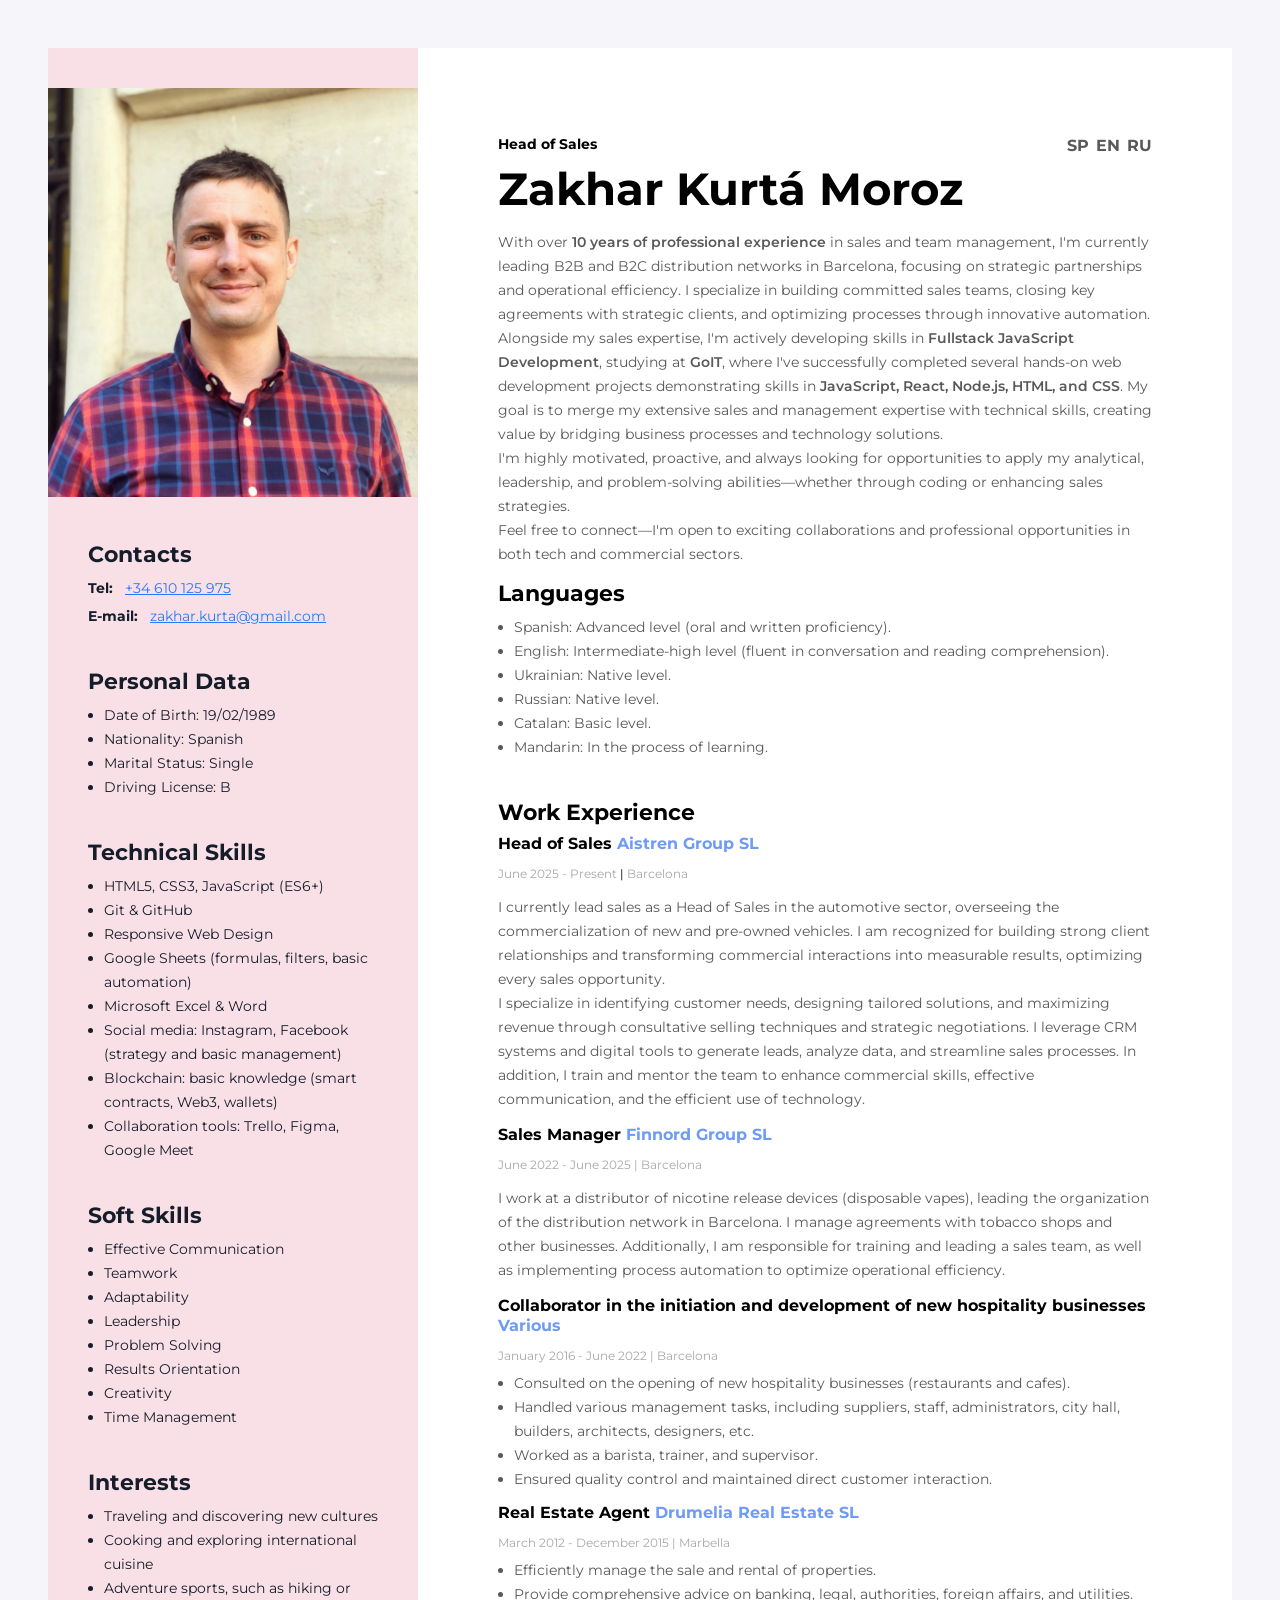
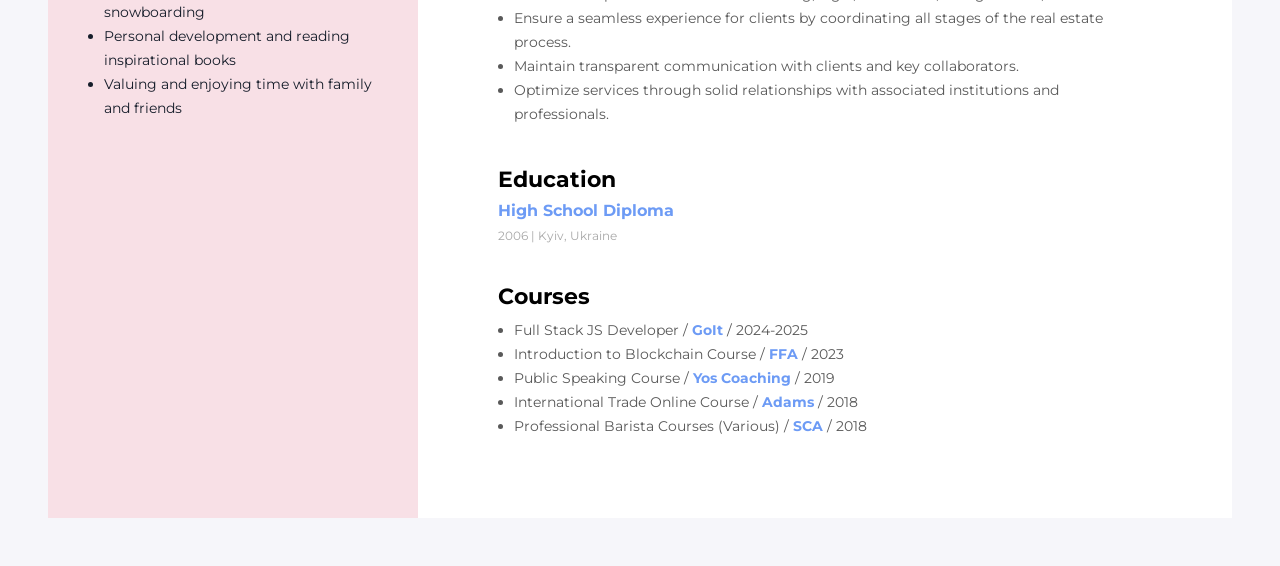
==== index2.html @ 4a66cbe8 "first commit" ====
<!DOCTYPE html>
<html lang="en">
  <head>
    <meta charset="UTF-8" />
    <meta name="viewport" content="width=device-width, initial-scale=1.0" />
    <meta
      name="description"
      content="Professional resume of Zakhar Kurtá Moroz, experienced in real estate, sales, and hospitality. Looking for a Full Stack Developer position."
    />
    <title>My resume</title>
    <link rel="preconnect" href="https://fonts.googleapis.com" />
    <link rel="preconnect" href="https://fonts.gstatic.com" crossorigin />
    <link
      href="https://fonts.googleapis.com/css2?family=Montserrat:ital,wght@0,100..900;1,100..900&display=swap"
      rel="stylesheet"
    />
    <link rel="stylesheet" href="css/styles.css" />
  </head>
  <body>
    <div class="wrapper">
      <div class="main-content">
        <div class="my-info">
          <div class="header-info">
            <h2 class="my-proffesion">Head of Sales</h2>
            <ul class="lenguage-list">
              <li><a href="/index.html" class="lenguages">SP</a></li>
              <li><a href="/index2.html" class="lenguages">EN</a></li>
              <li><a href="/index3.html" class="lenguages">RU</a></li>
            </ul>
          </div>
          <h1 class="my-name">Zakhar Kurtá Moroz</h1>
          <p class="my-descr">
            With over
            <span class="topic">10 years of professional experience</span> in
            sales and team management, I'm currently leading B2B and B2C
            distribution networks in Barcelona, focusing on strategic
            partnerships and operational efficiency. I specialize in building
            committed sales teams, closing key agreements with strategic
            clients, and optimizing processes through innovative automation.
            <br />
            Alongside my sales expertise, I'm actively developing skills in
            <span class="topic">Fullstack JavaScript Development</span>,
            studying at <span class="topic">GoIT</span>, where I've successfully
            completed several hands-on web development projects demonstrating
            skills in
            <span class="topic">JavaScript, React, Node.js, HTML, and CSS</span
            >. My goal is to merge my extensive sales and management expertise
            with technical skills, creating value by bridging business processes
            and technology solutions.<br />
            I'm highly motivated, proactive, and always looking for
            opportunities to apply my analytical, leadership, and
            problem-solving abilities—whether through coding or enhancing sales
            strategies. <br />
            Feel free to connect—I'm open to exciting collaborations and
            professional opportunities in both tech and commercial sectors.
          </p>
        </div>
        <a href="#your-photo" class="scroll-button">
          <img src="img/Foto.jpg" alt="Ваше фото" />
        </a>
        <div class="my-projects-container">
          <h3 class="my-projects-title">Languages</h3>
          <ul class="work-experience-duties-list">
            <li class="work-experience-duties-item">
              Spanish: Advanced level (oral and written proficiency).
            </li>
            <li class="work-experience-duties-item">
              English: Intermediate-high level (fluent in conversation and
              reading comprehension).
            </li>
            <li class="work-experience-duties-item">
              Ukrainian: Native level.
            </li>
            <li class="work-experience-duties-item">Russian: Native level.</li>
            <li class="work-experience-duties-item">Catalan: Basic level.</li>
            <li class="work-experience-duties-item">
              Mandarin: In the process of learning.
            </li>
          </ul>
        </div>

        <div class="work-experience-section">
          <h3 class="work-experience-title">Work Experience</h3>
          <div class="work-experience-container">
            <h4 class="work-experience-company">
              Head of Sales
              <span class="work-experience-company-color"
                >Aistren Group SL</span
              >
            </h4>
            <p class="work-experience-period">
              June 2025 - Present <span class="detail">|</span> Barcelona
            </p>
            <p class="work-experience-duties-item">
              I currently lead sales as a Head of Sales in the automotive
              sector, overseeing the commercialization of new and pre-owned
              vehicles. I am recognized for building strong client relationships
              and transforming commercial interactions into measurable results,
              optimizing every sales opportunity. <br />
              I specialize in identifying customer needs, designing tailored
              solutions, and maximizing revenue through consultative selling
              techniques and strategic negotiations. I leverage CRM systems and
              digital tools to generate leads, analyze data, and streamline
              sales processes. In addition, I train and mentor the team to
              enhance commercial skills, effective communication, and the
              efficient use of technology.
            </p>
          </div>
          <div class="work-experience-container">
            <h4 class="work-experience-company">
              Sales Manager
              <span class="work-experience-company-color"
                >Finnord Group SL</span
              >
            </h4>
            <p class="work-experience-period">
              June 2022 - June 2025 | Barcelona
            </p>
            <p class="work-experience-duties-item">
              I work at a distributor of nicotine release devices (disposable
              vapes), leading the organization of the distribution network in
              Barcelona. I manage agreements with tobacco shops and other
              businesses. Additionally, I am responsible for training and
              leading a sales team, as well as implementing process automation
              to optimize operational efficiency.
            </p>
          </div>

          <div class="work-experience-container">
            <h4 class="work-experience-company">
              Collaborator in the initiation and development of new hospitality
              businesses
              <span class="work-experience-company-color">Various</span>
            </h4>
            <p class="work-experience-period">
              January 2016 - June 2022 | Barcelona
            </p>
            <ul class="work-experience-duties-list">
              <li class="work-experience-duties-item">
                Consulted on the opening of new hospitality businesses
                (restaurants and cafes).
              </li>
              <li class="work-experience-duties-item">
                Handled various management tasks, including suppliers, staff,
                administrators, city hall, builders, architects, designers, etc.
              </li>
              <li class="work-experience-duties-item">
                Worked as a barista, trainer, and supervisor.
              </li>
              <li class="work-experience-duties-item">
                Ensured quality control and maintained direct customer
                interaction.
              </li>
            </ul>
          </div>

          <div class="work-experience-container">
            <h4 class="work-experience-company">
              Real Estate Agent
              <span class="work-experience-company-color"
                >Drumelia Real Estate SL</span
              >
            </h4>
            <p class="work-experience-period">
              March 2012 - December 2015 | Marbella
            </p>
            <ul class="work-experience-duties-list">
              <li class="work-experience-duties-item">
                Efficiently manage the sale and rental of properties.
              </li>
              <li class="work-experience-duties-item">
                Provide comprehensive advice on banking, legal, authorities,
                foreign affairs, and utilities.
              </li>
              <li class="work-experience-duties-item">
                Ensure a seamless experience for clients by coordinating all
                stages of the real estate process.
              </li>
              <li class="work-experience-duties-item">
                Maintain transparent communication with clients and key
                collaborators.
              </li>
              <li class="work-experience-duties-item">
                Optimize services through solid relationships with associated
                institutions and professionals.
              </li>
            </ul>
          </div>
        </div>

        <div class="my-education-container">
          <h3 class="my-education-title">Education</h3>
          <h4 class="my-education-place">High School Diploma</h4>
          <p class="my-education-date">2006 | Kyiv, Ukraine</p>
        </div>

        <div class="my-education-container">
          <h3 class="my-education-title">Courses</h3>
          <ul class="work-experience-duties-list">
            <li class="work-experience-duties-item">
              Full Stack JS Developer / <span class="companies">GoIt</span> /
              2024-2025
            </li>
            <li class="work-experience-duties-item">
              Introduction to Blockchain Course /
              <span class="companies">FFA</span> / 2023
            </li>
            <li class="work-experience-duties-item">
              Public Speaking Course /
              <span class="companies">Yos Coaching</span> / 2019
            </li>
            <li class="work-experience-duties-item">
              International Trade Online Course /
              <span class="companies">Adams</span> / 2018
            </li>
            <li class="work-experience-duties-item">
              Professional Barista Courses (Various) /
              <span class="companies">SCA</span> / 2018
            </li>
          </ul>
        </div>
      </div>

      <aside class="sidebar">
        <img
          id="your-photo"
          class="my-photo"
          src="img/Foto.jpg"
          alt="My photo"
          width="370"
        />
        <div class="sidebar-content">
          <div class="sidebar-row">
            <!-- My contacts -->
            <div class="contacts-container">
              <h3 class="contacts-title">Contacts</h3>
              <p class="contacts-item">
                <span class="contacts-type">Tel:</span>
                <a class="contacts-link" href="tel:+34610125975"
                  >+34 610 125 975</a
                >
              </p>
              <p class="contacts-item">
                <span class="contacts-type">E-mail:</span>
                <a class="contacts-link" href="mailto:zakhar.kurta@gmail.com"
                  >zakhar.kurta@gmail.com</a
                >
              </p>
            </div>

            <div class="skills-row">
              <div class="skills-container">
                <h3 class="skills-title">Personal Data</h3>
                <ul class="skills-list">
                  <li class="skills-list-item">Date of Birth: 19/02/1989</li>
                  <li class="skills-list-item">Nationality: Spanish</li>
                  <li class="skills-list-item">Marital Status: Single</li>
                  <li class="skills-list-item">Driving License: B</li>
                </ul>
              </div>

              <!-- Tech skills -->
              <div class="skills-container">
                <h3 class="skills-title">Technical Skills</h3>
                <ul class="skills-list">
                  <li class="skills-list-item">
                    HTML5, CSS3, JavaScript (ES6+)
                  </li>
                  <li class="skills-list-item">Git & GitHub</li>
                  <li class="skills-list-item">Responsive Web Design</li>
                  <li class="skills-list-item">
                    Google Sheets (formulas, filters, basic automation)
                  </li>
                  <li class="skills-list-item">Microsoft Excel & Word</li>
                  <li class="skills-list-item">
                    Social media: Instagram, Facebook (strategy and basic
                    management)
                  </li>
                  <li class="skills-list-item">
                    Blockchain: basic knowledge (smart contracts, Web3, wallets)
                  </li>
                  <li class="skills-list-item">
                    Collaboration tools: Trello, Figma, Google Meet
                  </li>
                </ul>
              </div>

              <!-- Soft Skills -->
              <div class="skills-container">
                <h3 class="skills-title">Soft Skills</h3>
                <ul class="skills-list">
                  <li class="skills-list-item">Effective Communication</li>
                  <li class="skills-list-item">Teamwork</li>
                  <li class="skills-list-item">Adaptability</li>
                  <li class="skills-list-item">Leadership</li>
                  <li class="skills-list-item">Problem Solving</li>
                  <li class="skills-list-item">Results Orientation</li>
                  <li class="skills-list-item">Creativity</li>
                  <li class="skills-list-item">Time Management</li>
                </ul>
              </div>

              <div class="skills-container">
                <h3 class="skills-title">Interests</h3>
                <ul class="skills-list">
                  <li class="skills-list-item">
                    Traveling and discovering new cultures
                  </li>
                  <li class="skills-list-item">
                    Cooking and exploring international cuisine
                  </li>
                  <li class="skills-list-item">
                    Adventure sports, such as hiking or snowboarding
                  </li>
                  <li class="skills-list-item">
                    Personal development and reading inspirational books
                  </li>
                  <li class="skills-list-item">
                    Valuing and enjoying time with family and friends
                  </li>
                </ul>
              </div>
            </div>
          </div>
        </div>
      </aside>
    </div>
  </body>
</html>
---- css/styles.css ----
body {
  background: #f6f6fa;
  padding: 40px 40px 40px 40px;
  font-family: "Montserrat", serif;
  overflow-x: hidden;
}

ul,
ol {
  margin-top: 0;
  margin-bottom: 0;
}
html {
  scroll-behavior: smooth;
}
.wrapper {
  background: #ffffff;
  display: flex;
  flex-direction: row-reverse;
  width: 100%;
  margin: 0 auto;
}
.main-content {
  padding: 88px 80px 40px 80px;
  box-sizing: border-box;
}
.header-info {
  display: flex;
  flex-direction: row;
  justify-content: space-between;
}
.lenguage-list {
  display: flex;
  list-style: none;
  gap: 7px;
}
.lenguages {
  color: #595959;
  font-weight: bold;
  cursor: pointer;
  font-style: inherit;
  text-decoration: none;
}
.lenguages:hover,
.lenguages:focus,
.lenguages:active {
  color: #f8e0e6;
}
.scroll-button {
  display: none;
}
.sidebar {
  background: #f8e0e6;
  padding-top: 40px;
  padding-bottom: 40px;
  box-sizing: border-box;
  width: 370px;
}

.sidebar-content {
  padding: 40px 40px 40px;
  box-sizing: border-box;
}

.contacts-title {
  font-weight: 700;
  font-size: 22px;
  color: #161d2a;
  line-height: normal;
  margin-top: 0;
  margin-bottom: 8px;
}

.contacts-type {
  font-weight: 700;
  font-size: 14px;
  line-height: 24px;
  color: #161d2a;
  margin-right: 8px;
}

.contacts-link {
  font-weight: 400;
  font-size: 14px;
  line-height: 24px;
  text-decoration: underline;
  color: #2979ff;
}

.contacts-item {
  margin-top: 0;
  margin-bottom: 4px;
}

.contacts-container {
  margin-bottom: 40px;
}

.skills-container {
  margin-bottom: 40px;
}

.skills-title {
  font-weight: 700;
  font-size: 22px;
  color: #161d2a;
  line-height: normal;
  margin-top: 0;
  margin-bottom: 8px;
}

.skills-list {
  padding-left: 16px;
}

.skills-list-item {
  font-weight: 400;
  font-size: 14px;
  line-height: 24px;
  color: #161d2a;
}
.my-proffesion {
  font-weight: 700;
  font-size: 14px;
  line-height: 17px;
  color: #000;
  margin-top: 0;
  margin-bottom: 8px;
}
.my-name {
  font-weight: 700;
  font-size: 45px;
  line-height: 55px;
  color: #000;
  margin-top: 0;
  margin-bottom: 12px;
}
.my-descr {
  font-weight: 400;
  font-size: 14px;
  line-height: 24px;
  color: #595959;
}

.my-info {
}
.topic {
  font-weight: 600;
}
.my-projects-title {
  font-weight: 700;
  font-size: 22px;
  line-height: 27px;
  color: #000;
  margin-top: 0;
  margin-bottom: 8px;
}
.my-projects-item {
  font-weight: 700;
  font-size: 14px;
  line-height: 24px;
  color: #000;
}

.my-projects-list {
  padding-left: 16px;
}
.my-projects-item-link {
  font-weight: 400;
  font-size: 14px;
  line-height: 24px;
  text-decoration: underline;
  text-decoration-skip-ink: none;
  color: #005fff;
}
.my-projects-item-tech {
  font-weight: 400;
  font-size: 14px;
  line-height: 24px;
  color: #595959;
}
.my-projects-container {
  margin-bottom: 40px;
}
.work-experience-title {
  font-weight: 700;
  font-size: 22px;
  line-height: 27px;
  color: #000;
  margin-top: 0;
  margin-bottom: 8px;
}
.work-experience-company {
  font-weight: 700;
  font-size: 16px;
  line-height: 20px;
  color: #000;
  margin-top: 0;
  margin-bottom: 12px;
}
.work-experience-company-color {
  color: #6d9bf5;
}
.work-experience-period {
  font-weight: 400;
  font-size: 12px;
  line-height: 15px;
  color: #a8a8a8;
  margin-top: 0;
  margin-bottom: 8px;
}
.detail {
  color: #000;
}
.work-experience-duties-list {
  padding-left: 16px;
}
.work-experience-duties-item {
  font-weight: 400;
  font-size: 14px;
  line-height: 24px;
  color: #595959;
}
.work-experience-container {
  margin-bottom: 12px;
}
.work-experience-section {
  margin-bottom: 40px;
}
.my-education-title {
  font-weight: 700;
  font-size: 22px;
  color: #000;
  margin-top: 0;
  margin-bottom: 8px;
}
.my-education-place {
  font-weight: 700;
  font-size: 16px;
  color: #6d9bf5;
  margin-top: 0;
  margin-bottom: 8px;
}
.my-education-role {
  font-weight: 700;
  font-size: 14px;
  color: #000;
  margin-top: 0;
  margin-bottom: 8px;
}
.my-education-date {
  font-weight: 400;
  font-size: 12px;
  color: #a8a8a8;
  margin-top: 0;
}
.my-education-container {
  margin-bottom: 40px;
}
.companies {
  font-weight: bold;
  color: #6d9bf5;
}
@media screen and (max-width: 960px) {
  body {
    padding: 0;
  }
  .main-content {
    padding: 40px;
  }
}
@media screen and (max-width: 800px) {
  .sidebar {
    width: 250px;
  }
  .my-photo {
    width: 250px;
  }
  .sidebar-content {
    padding: 20px;
  }
}
@media screen and (max-width: 600px) {
  body {
    padding: 0;
  }
  .sidebar {
    width: 200px;
  }
  .my-photo {
    width: 200px;
  }
  .main-content {
    padding: 20px;
  }
  .my-name {
    font-size: 28px;
  }
}
@media screen and (max-width: 510px) {
  .lenguages {
    font-weight: 500;
  }
  .wrapper {
    flex-direction: column;
  }
  .sidebar {
    width: 100%;
  }
  .my-photo {
    width: 100%;
  }
  .header-info {
    margin-bottom: 40px;
  }
}
@media screen and (max-width: 740px) {
  .wrapper {
    flex-direction: column;
    width: 100%;
    padding: 0;
  }
  .sidebar {
    width: 100%;
    padding: 20px;
  }
  .main-content {
    padding: 20px;
    width: 100%;
  }
  .my-photo {
    width: 100%;
    height: auto;
  }
  .scroll-button {
    display: block;
    position: fixed;
    bottom: 50px;
    right: 15px;
    width: 50px;
    height: 50px;
    z-index: 1;
    transition: opacity 0.5s, z-index 0.5s;
  }

  .scroll-button img {
    width: 100%;
    height: 100%;
    border-radius: 50%;
    border: 2px solid #fff;
    box-shadow: 0 2px 4px rgba(0, 0, 0, 0.2);
  }
  .sidebar {
    position: relative;
    z-index: 10;
  }
}
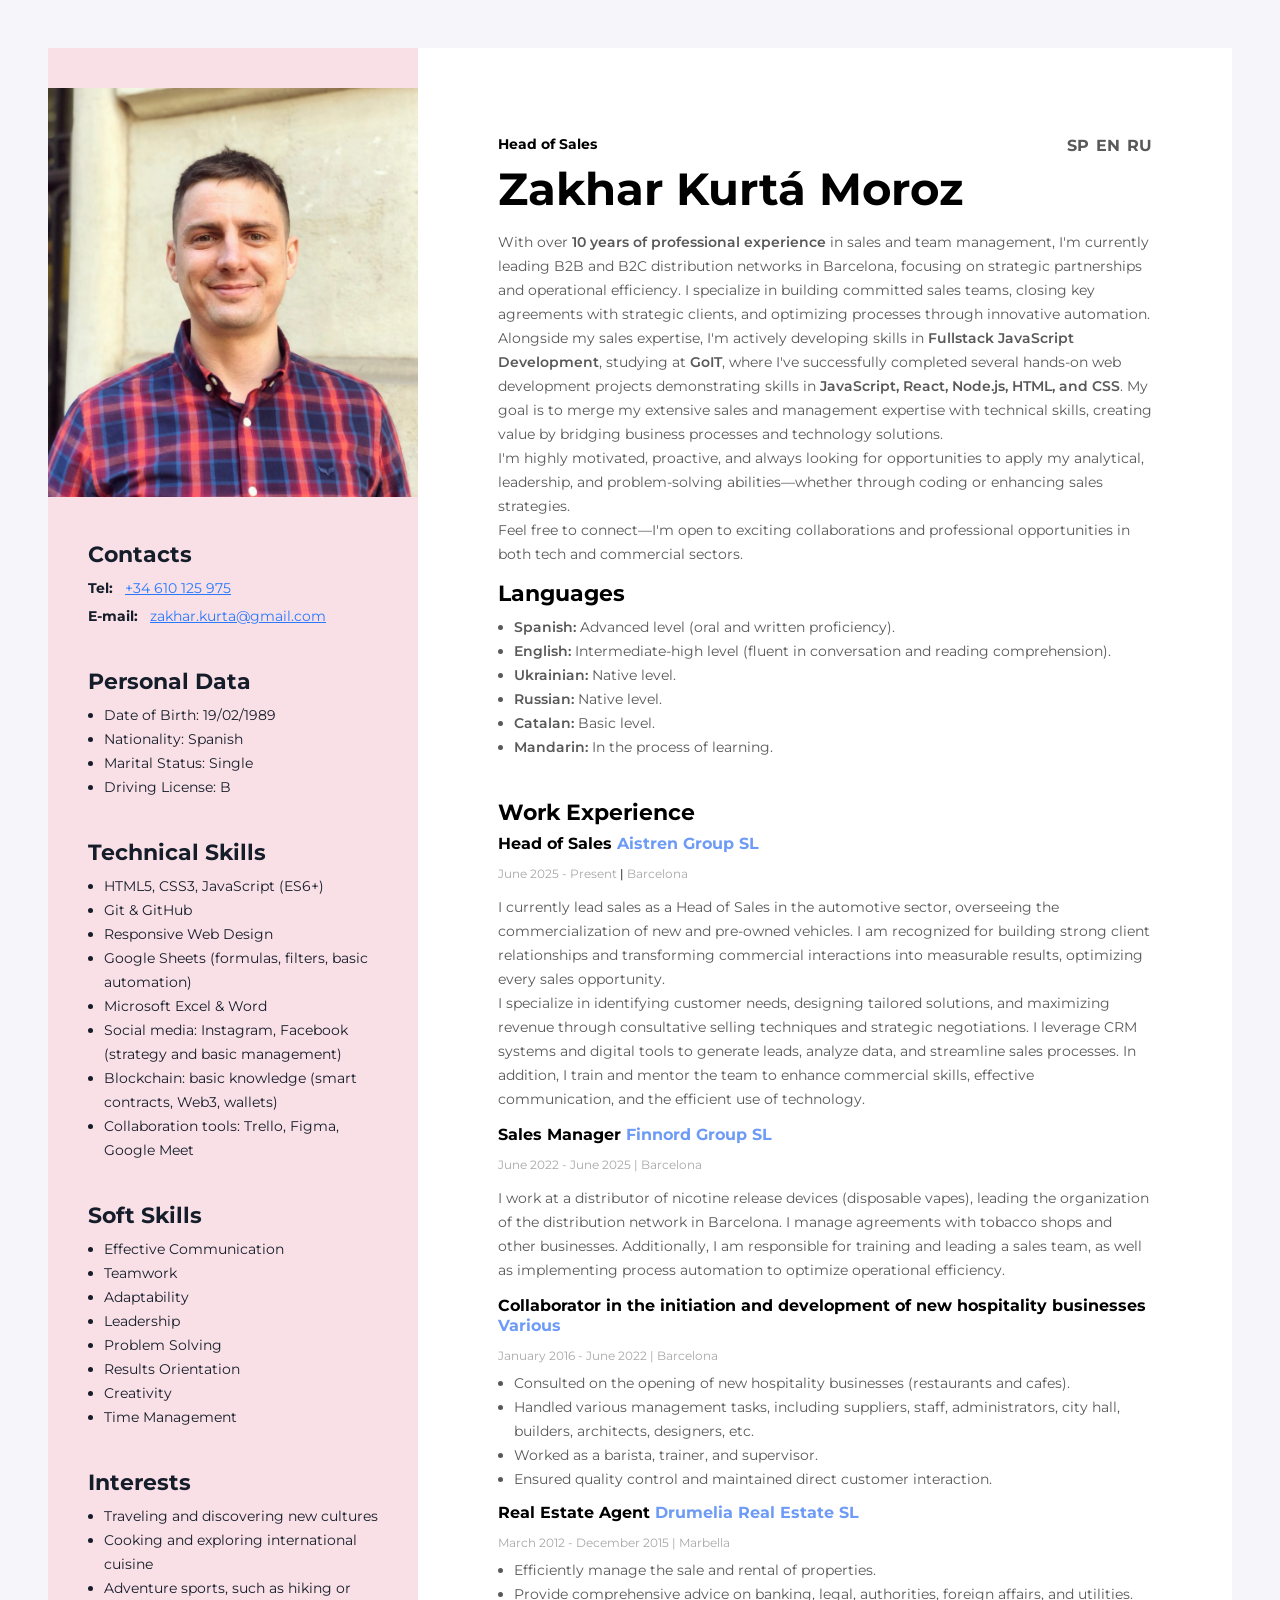
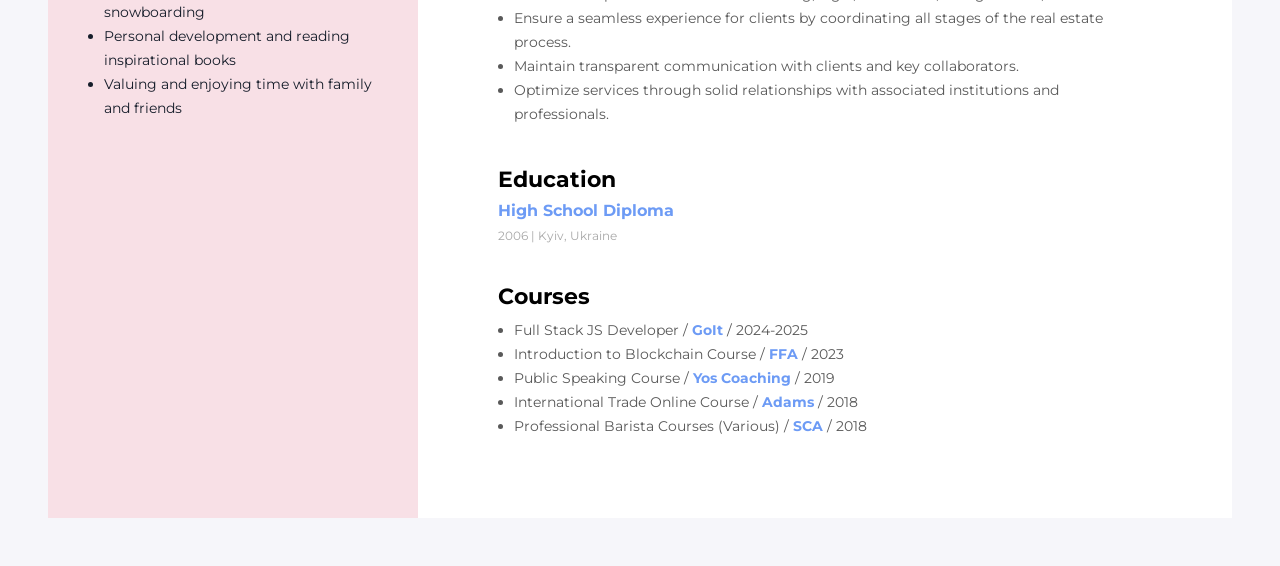
==== commit f8f61465: "first" ====
--- a/index2.html
+++ b/index2.html
@@ -23,9 +23,9 @@
           <div class="header-info">
             <h2 class="my-proffesion">Head of Sales</h2>
             <ul class="lenguage-list">
-              <li><a href="/index.html" class="lenguages">SP</a></li>
-              <li><a href="/index2.html" class="lenguages">EN</a></li>
-              <li><a href="/index3.html" class="lenguages">RU</a></li>
+              <li><a href="index.html" class="lenguages">SP</a></li>
+              <li><a href="index2.html" class="lenguages">EN</a></li>
+              <li><a href="index3.html" class="lenguages">RU</a></li>
             </ul>
           </div>
           <h1 class="my-name">Zakhar Kurtá Moroz</h1>
@@ -62,19 +62,24 @@
           <h3 class="my-projects-title">Languages</h3>
           <ul class="work-experience-duties-list">
             <li class="work-experience-duties-item">
-              Spanish: Advanced level (oral and written proficiency).
-            </li>
-            <li class="work-experience-duties-item">
-              English: Intermediate-high level (fluent in conversation and
-              reading comprehension).
-            </li>
-            <li class="work-experience-duties-item">
-              Ukrainian: Native level.
-            </li>
-            <li class="work-experience-duties-item">Russian: Native level.</li>
-            <li class="work-experience-duties-item">Catalan: Basic level.</li>
-            <li class="work-experience-duties-item">
-              Mandarin: In the process of learning.
+              <span class="topic">Spanish:</span> Advanced level (oral and
+              written proficiency).
+            </li>
+            <li class="work-experience-duties-item">
+              <span class="topic">English:</span> Intermediate-high level
+              (fluent in conversation and reading comprehension).
+            </li>
+            <li class="work-experience-duties-item">
+              <span class="topic">Ukrainian:</span> Native level.
+            </li>
+            <li class="work-experience-duties-item">
+              <span class="topic">Russian:</span> Native level.
+            </li>
+            <li class="work-experience-duties-item">
+              <span class="topic">Catalan:</span> Basic level.
+            </li>
+            <li class="work-experience-duties-item">
+              <span class="topic">Mandarin:</span> In the process of learning.
             </li>
           </ul>
         </div>
